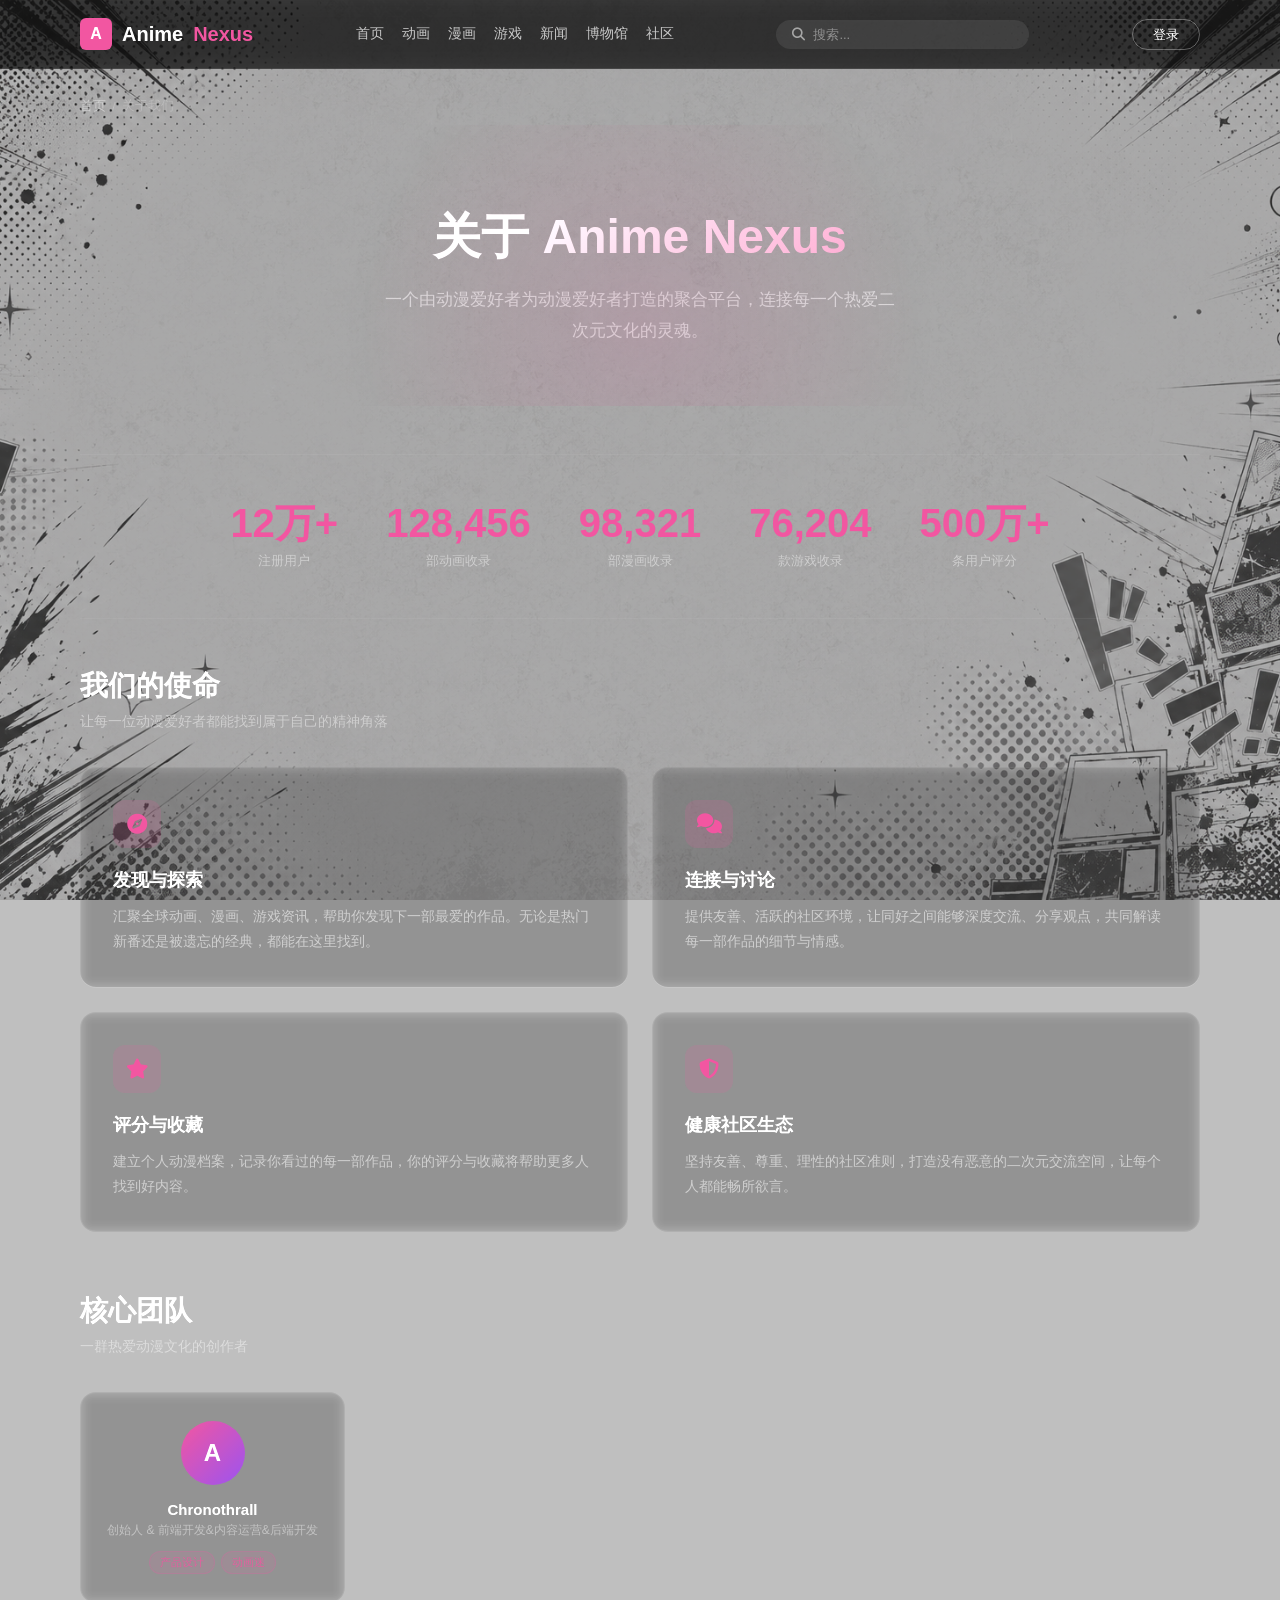
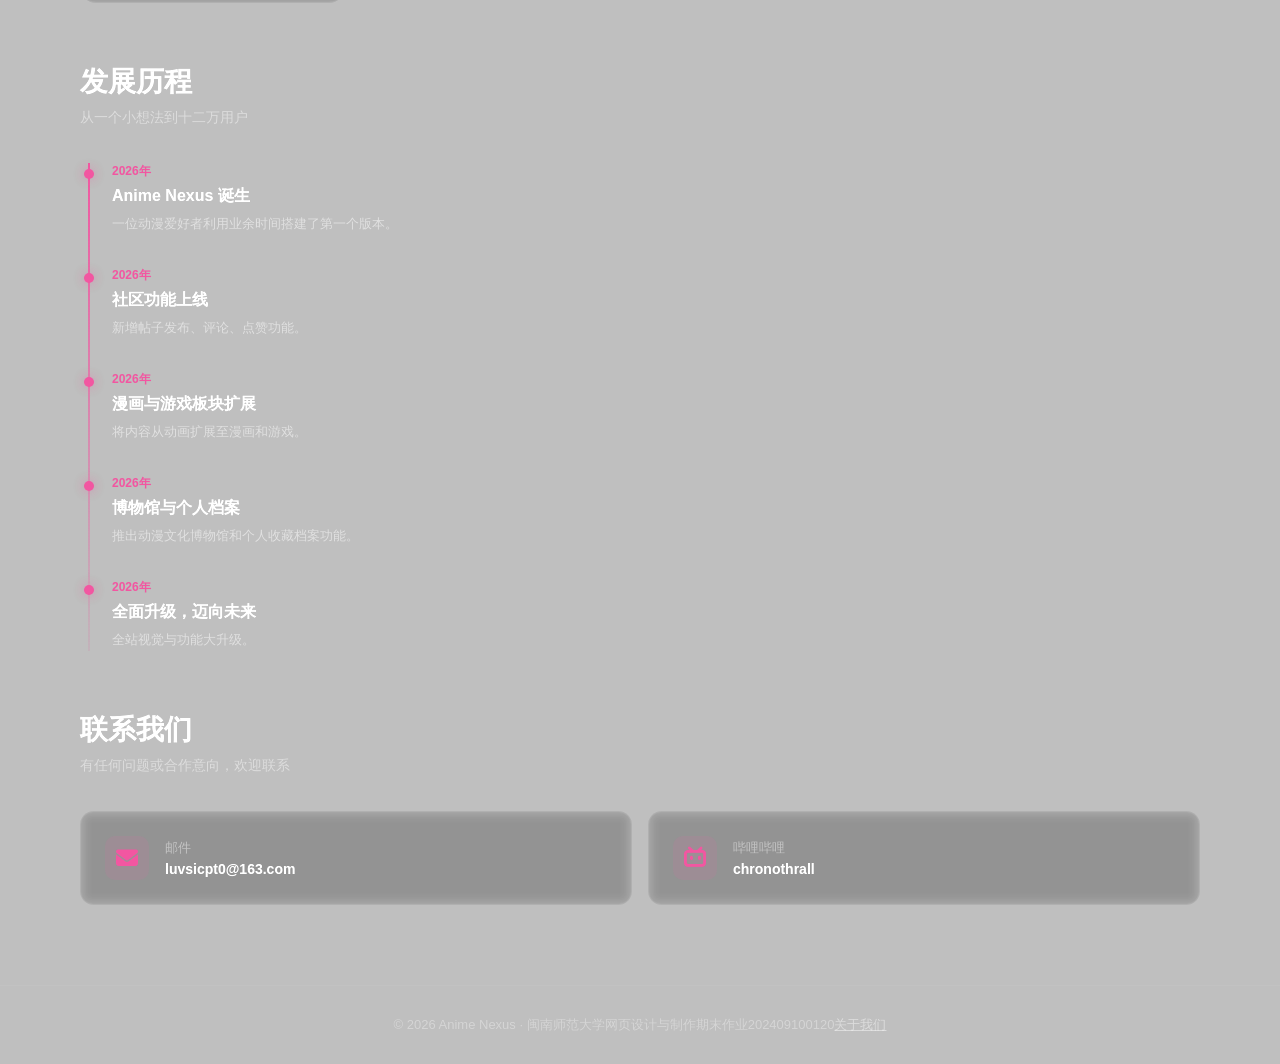
==== about.html @ aec3adf3 "Update team members and timeline details" ====
<!DOCTYPE html>
<html lang="zh-CN">
<head>
<meta charset="UTF-8">
<meta name="viewport" content="width=device-width, initial-scale=1.0">
<title>关于我们 — Anime Nexus</title>
<link rel="stylesheet" href="https://cdnjs.cloudflare.com/ajax/libs/font-awesome/6.5.0/css/all.min.css">
<link rel="stylesheet" href="css/shared.css">
<style>
.about-hero {
  padding: 80px 0 60px;
  text-align: center;
  position: relative;
  overflow: hidden;
}
.about-hero::before {
  content: '';
  position: absolute;
  top: -100px; left: 50%;
  transform: translateX(-50%);
  width: 600px; height: 600px;
  background: radial-gradient(circle, rgba(255,79,163,0.12) 0%, transparent 70%);
  pointer-events: none;
}
.about-hero h1 {
  font-size: 48px;
  font-weight: 900;
  margin-bottom: 16px;
  background: linear-gradient(135deg, #fff 40%, #ff4fa3);
  -webkit-background-clip: text;
  -webkit-text-fill-color: transparent;
}
.about-hero p {
  font-size: 17px;
  color: rgba(255,255,255,0.5);
  max-width: 520px;
  margin: 0 auto;
  line-height: 1.8;
}

/* 统计数字 */
.stats-row {
  display: flex;
  justify-content: center;
  gap: 48px;
  padding: 48px 0;
  border-top: 1px solid rgba(255,255,255,0.06);
  border-bottom: 1px solid rgba(255,255,255,0.06);
  margin: 48px 0;
  flex-wrap: wrap;
}
.stat-item { text-align: center; }
.stat-num {
  font-size: 40px;
  font-weight: 900;
  color: #ff4fa3;
  display: block;
  line-height: 1;
  margin-bottom: 8px;
}
.stat-label {
  font-size: 13px;
  color: rgba(255,255,255,0.4);
}

/* 使命区块 */
.mission-section {
  display: grid;
  grid-template-columns: 1fr 1fr;
  gap: 24px;
  margin-bottom: 60px;
}
.mission-card {
  padding: 32px;
  border-radius: 16px;
}
.mission-icon {
  width: 48px; height: 48px;
  border-radius: 12px;
  background: rgba(255,79,163,0.15);
  display: flex; align-items: center; justify-content: center;
  font-size: 20px;
  color: #ff4fa3;
  margin-bottom: 20px;
}
.mission-card h3 {
  font-size: 18px;
  font-weight: 800;
  margin-bottom: 12px;
}
.mission-card p {
  font-size: 14px;
  color: rgba(255,255,255,0.5);
  line-height: 1.8;
}

/* 团队 */
.section-heading {
  font-size: 28px;
  font-weight: 900;
  margin-bottom: 8px;
}
.section-sub {
  font-size: 14px;
  color: rgba(255,255,255,0.4);
  margin-bottom: 36px;
}
.team-grid {
  display: grid;
  grid-template-columns: repeat(4, 1fr);
  gap: 20px;
  margin-bottom: 60px;
}
.team-card {
  padding: 28px 20px;
  border-radius: 16px;
  text-align: center;
}
.team-avatar {
  width: 64px; height: 64px;
  border-radius: 50%;
  margin: 0 auto 16px;
  display: flex; align-items: center; justify-content: center;
  font-size: 24px;
  font-weight: 900;
}
.team-name { font-size: 15px; font-weight: 700; margin-bottom: 4px; }
.team-role { font-size: 12px; color: rgba(255,255,255,0.4); margin-bottom: 12px; }
.team-tags { display: flex; flex-wrap: wrap; gap: 6px; justify-content: center; }
.team-tag {
  font-size: 11px;
  padding: 3px 10px;
  border-radius: 999px;
  background: rgba(255,79,163,0.1);
  border: 1px solid rgba(255,79,163,0.2);
  color: rgba(255,79,163,0.8);
}

/* 时间线 */
.timeline {
  position: relative;
  padding-left: 32px;
  margin-bottom: 60px;
}
.timeline::before {
  content: '';
  position: absolute;
  left: 8px; top: 0; bottom: 0;
  width: 2px;
  background: linear-gradient(to bottom, #ff4fa3, rgba(255,79,163,0.1));
}
.timeline-item {
  position: relative;
  margin-bottom: 32px;
}
.timeline-item::before {
  content: '';
  position: absolute;
  left: -28px; top: 6px;
  width: 10px; height: 10px;
  border-radius: 50%;
  background: #ff4fa3;
  box-shadow: 0 0 12px rgba(255,79,163,0.5);
}
.timeline-year {
  font-size: 12px;
  color: #ff4fa3;
  font-weight: 700;
  margin-bottom: 6px;
}
.timeline-title {
  font-size: 16px;
  font-weight: 700;
  margin-bottom: 6px;
}
.timeline-desc {
  font-size: 13px;
  color: rgba(255,255,255,0.45);
  line-height: 1.7;
}

/* 联系 */
.contact-row {
  display: flex;
  gap: 16px;
  margin-bottom: 80px;
  flex-wrap: wrap;
}
.contact-card {
  flex: 1;
  min-width: 200px;
  padding: 24px;
  border-radius: 14px;
  display: flex;
  align-items: center;
  gap: 16px;
  text-decoration: none;
  color: inherit;
  transition: 0.2s;
}
.contact-card:hover { transform: translateY(-2px); }
.contact-card i {
  font-size: 22px;
  color: #ff4fa3;
  width: 44px; height: 44px;
  background: rgba(255,79,163,0.1);
  border-radius: 10px;
  display: flex; align-items: center; justify-content: center;
  flex-shrink: 0;
}
.contact-label { font-size: 13px; color: rgba(255,255,255,0.4); margin-bottom: 4px; }
.contact-val { font-size: 14px; font-weight: 600; }

@media (max-width: 768px) {
  .mission-section { grid-template-columns: 1fr; }
  .team-grid { grid-template-columns: repeat(2, 1fr); }
  .about-hero h1 { font-size: 32px; }
  .stats-row { gap: 28px; }
}
</style>
</head>
<body>
<div class="app">

  <header class="navbar">
    <div class="inner navbar-inner">
      <a href="world.html" class="logo"><div class="logo-box">A</div>Anime <span>Nexus</span></a>
      <nav class="nav">
        <a href="world.html">首页</a>
        <a href="anime.html">动画</a>
        <a href="manga.html">漫画</a>
        <a href="game.html">游戏</a>
        <a href="news.html">新闻</a>
        <a href="museum.html">博物馆</a>
        <a href="community.html">社区</a>
      </nav>
      <div class="search"><i class="fa-solid fa-search"></i><input type="text" placeholder="搜索..."></div>
      <div id="nav-user-area"></div>
    </div>
  </header>

  <div class="inner">

    <div class="breadcrumb" style="padding:28px 0 0">
      <a href="world.html">首页</a><span>/</span><span>关于我们</span>
    </div>

    <!-- Hero -->
    <div class="about-hero">
      <h1>关于 Anime Nexus</h1>
      <p>一个由动漫爱好者为动漫爱好者打造的聚合平台，连接每一个热爱二次元文化的灵魂。</p>
    </div>

    <!-- 统计 -->
    <div class="stats-row">
      <div class="stat-item"><span class="stat-num">12万+</span><span class="stat-label">注册用户</span></div>
      <div class="stat-item"><span class="stat-num">128,456</span><span class="stat-label">部动画收录</span></div>
      <div class="stat-item"><span class="stat-num">98,321</span><span class="stat-label">部漫画收录</span></div>
      <div class="stat-item"><span class="stat-num">76,204</span><span class="stat-label">款游戏收录</span></div>
      <div class="stat-item"><span class="stat-num">500万+</span><span class="stat-label">条用户评分</span></div>
    </div>

    <!-- 使命 -->
    <div style="margin-bottom:16px">
      <div class="section-heading">我们的使命</div>
      <div class="section-sub">让每一位动漫爱好者都能找到属于自己的精神角落</div>
    </div>
    <div class="mission-section">
      <div class="mission-card glass-card">
        <div class="mission-icon"><i class="fa-solid fa-compass"></i></div>
        <h3>发现与探索</h3>
        <p>汇聚全球动画、漫画、游戏资讯，帮助你发现下一部最爱的作品。无论是热门新番还是被遗忘的经典，都能在这里找到。</p>
      </div>
      <div class="mission-card glass-card">
        <div class="mission-icon"><i class="fa-solid fa-comments"></i></div>
        <h3>连接与讨论</h3>
        <p>提供友善、活跃的社区环境，让同好之间能够深度交流、分享观点，共同解读每一部作品的细节与情感。</p>
      </div>
      <div class="mission-card glass-card">
        <div class="mission-icon"><i class="fa-solid fa-star"></i></div>
        <h3>评分与收藏</h3>
        <p>建立个人动漫档案，记录你看过的每一部作品，你的评分与收藏将帮助更多人找到好内容。</p>
      </div>
      <div class="mission-card glass-card">
        <div class="mission-icon"><i class="fa-solid fa-shield-halved"></i></div>
        <h3>健康社区生态</h3>
        <p>坚持友善、尊重、理性的社区准则，打造没有恶意的二次元交流空间，让每个人都能畅所欲言。</p>
      </div>
    </div>

    <!-- 团队 -->
    <div class="section-heading">核心团队</div>
    <div class="section-sub">一群热爱动漫文化的创作者</div>
    <div class="team-grid">
      <div class="team-card glass-card">
        <div class="team-avatar" style="background:linear-gradient(135deg,#ff4fa3,#a04fff)">A</div>
        <div class="team-name">Chronothrall</div>
        <div class="team-role">创始人 & 前端开发&内容运营&后端开发</div>
        <div class="team-tags"><span class="team-tag">产品设计</span><span class="team-tag">动画迷</span></div>
      </div>
    </div>

    <!-- 发展历程 -->
    <div class="section-heading">发展历程</div>
    <div class="section-sub">从一个小想法到十二万用户</div>
    <div class="timeline">
      <div class="timeline-item">
        <div class="timeline-year">2026年</div>
        <div class="timeline-title">Anime Nexus 诞生</div>
        <div class="timeline-desc">一位动漫爱好者利用业余时间搭建了第一个版本。</div>
      </div>
      <div class="timeline-item">
        <div class="timeline-year">2026年</div>
        <div class="timeline-title">社区功能上线</div>
        <div class="timeline-desc">新增帖子发布、评论、点赞功能。</div>
      </div>
      <div class="timeline-item">
        <div class="timeline-year">2026年</div>
        <div class="timeline-title">漫画与游戏板块扩展</div>
        <div class="timeline-desc">将内容从动画扩展至漫画和游戏。</div>
      </div>
      <div class="timeline-item">
        <div class="timeline-year">2026年</div>
        <div class="timeline-title">博物馆与个人档案</div>
        <div class="timeline-desc">推出动漫文化博物馆和个人收藏档案功能。</div>
      </div>
      <div class="timeline-item">
        <div class="timeline-year">2026年</div>
        <div class="timeline-title">全面升级，迈向未来</div>
        <div class="timeline-desc">全站视觉与功能大升级。</div>
      </div>
    </div>

    <!-- 联系 -->
    <div class="section-heading">联系我们</div>
    <div class="section-sub">有任何问题或合作意向，欢迎联系</div>
    <div class="contact-row">
      <a href="#" class="contact-card glass-card">
        <i class="fa-solid fa-envelope"></i>
        <div><div class="contact-label">邮件</div><div class="contact-val">luvsicpt0@163.com</div></div>
      </a>
      <a href="#" class="contact-card glass-card">
        <i class="fa-brands fa-bilibili"></i>
        <div><div class="contact-label">哔哩哔哩</div><div class="contact-val">chronothrall</div></div>
      </a>
    </div>

  </div>

  <footer class="footer"><div class="inner">© 2026 Anime Nexus · 闽南师范大学网页设计与制作期末作业202409100120<a href="about.html" style="color:rgba(255,255,255,0.4)">关于我们</a></div></footer>
</div>

<script src="js/navbar.js"></script>
</body>
</html>
---- css/shared.css ----
@charset "utf-8";
@charset "utf-8";

/* ================================
   shared.css — Anime Nexus 公共样式
================================ */

* {
    margin: 0;
    padding: 0;
    box-sizing: border-box;
}

body {
    font-family: "Arial", "PingFang SC", sans-serif;
    background: url("../images/background1.png") center center / cover no-repeat fixed;
    color: #fff;
    min-height: 100vh;
    overflow-x: hidden;
    filter: grayscale(0.08) saturate(0.9) contrast(1.05) brightness(1.02);
}

.app {
    min-height: 100vh;
    background: rgba(0,0,0,0.25);
    backdrop-filter: blur(4px);
}

/* ---- 限宽居中 ---- */
.inner {
    max-width: 1200px;
    margin: 0 auto;
    padding: 0 40px;
    width: 100%;
}

/* ================================
   Navbar
================================ */

.navbar {
    display: flex;
    align-items: center;
    width: 100%;
    padding: 18px 0;
    background: rgba(20,20,20,0.7);
    backdrop-filter: blur(10px);
    border-bottom: 1px solid rgba(255,255,255,0.08);
    position: sticky;
    top: 0;
    z-index: 100;
}

.navbar-inner {
    display: flex;
    align-items: center;
    justify-content: space-between;
}

.logo {
    font-size: 20px;
    font-weight: 800;
    display: flex;
    align-items: center;
    gap: 10px;
    text-decoration: none;
    color: #fff;
    flex-shrink: 0;
}

.logo span { color: #ff4fa3; }

.logo-box {
    width: 32px;
    height: 32px;
    background: #ff4fa3;
    border-radius: 6px;
    display: flex;
    align-items: center;
    justify-content: center;
    font-weight: 900;
    font-size: 16px;
}

.nav {
    display: flex;
    gap: 18px;
}

.nav a {
    color: rgba(255,255,255,0.7);
    text-decoration: none;
    font-size: 14px;
    transition: color 0.3s;
    cursor: pointer;
}

.nav a:hover { color: #fff; }
.nav a.active { color: #ff4fa3; }

.search {
    display: flex;
    align-items: center;
    gap: 8px;
    background: rgba(255,255,255,0.08);
    border-radius: 999px;
    padding: 7px 16px;
}

.search input {
    background: none;
    border: none;
    outline: none;
    color: #fff;
    font-size: 13px;
    width: 200px;
}

.search input::placeholder { color: rgba(255,255,255,0.4); }
.search i { color: rgba(255,255,255,0.5); font-size: 13px; }

.login-btn {
    padding: 7px 20px;
    border-radius: 999px;
    border: 1px solid rgba(255,255,255,0.3);
    font-size: 13px;
    cursor: pointer;
    transition: 0.3s;
    text-decoration: none;
    color: #fff;
}

.login-btn:hover {
    background: rgba(255,255,255,0.1);
}

.login-btn.logged-in {
    border-color: #ff4fa3;
    color: #ff4fa3;
}

/* ================================
   通用 section 标题
================================ */

.page-section {
    padding: 40px 0;
}

.section-title {
    font-size: 20px;
    font-weight: bold;
    display: flex;
    align-items: center;
    gap: 10px;
    margin-bottom: 24px;
}

.section-title i { color: #ff4fa3; }

/* ================================
   通用 tag 标签
================================ */

.tag {
    display: inline-block;
    font-size: 11px;
    padding: 3px 10px;
    border-radius: 999px;
    background: rgba(255, 79, 163, 0.85);
    font-weight: 600;
}

.tag.game  { background: rgba(79, 163, 255, 0.85); }
.tag.manga { background: rgba(163, 79, 255, 0.85); }
.tag.anime { background: rgba(255, 79, 163, 0.85); }
.tag.news  { background: rgba(255, 163, 79, 0.85); }

/* ================================
   评分徽章
================================ */

.score {
    font-size: 20px;
    font-weight: 900;
    color: #ff4fa3;
}

.score-sm {
    font-size: 14px;
    font-weight: 700;
    color: #ff4fa3;
}

/* ================================
   通用按钮
================================ */

.btn-pink {
    display: inline-block;
    padding: 8px 22px;
    border-radius: 999px;
    background: #ff4fa3;
    color: #fff;
    font-size: 13px;
    font-weight: 600;
    cursor: pointer;
    border: none;
    transition: opacity 0.2s;
    text-decoration: none;
}

.btn-pink:hover { opacity: 0.85; }

.btn-ghost {
    display: inline-block;
    padding: 8px 22px;
    border-radius: 999px;
    border: 1px solid rgba(255,255,255,0.3);
    color: #fff;
    font-size: 13px;
    cursor: pointer;
    background: none;
    transition: 0.2s;
    text-decoration: none;
}

.btn-ghost:hover { background: rgba(255,255,255,0.08); }

/* ================================
   页面标题横幅
================================ */

.page-hero {
    background: rgba(0,0,0,0.35);
    border-bottom: 1px solid rgba(255,255,255,0.06);
    padding: 36px 0 30px;
}

.page-hero h1 {
    font-size: 32px;
    font-weight: 900;
    display: flex;
    align-items: center;
    gap: 14px;
    margin-bottom: 6px;
}

.page-hero h1 i { color: #ff4fa3; }

.page-hero p {
    font-size: 14px;
    color: rgba(255,255,255,0.55);
    margin-top: 6px;
}

/* ================================
   面包屑
================================ */

.breadcrumb {
    font-size: 13px;
    color: rgba(255,255,255,0.4);
    margin-bottom: 10px;
    display: flex;
    align-items: center;
    gap: 6px;
}

.breadcrumb a {
    color: rgba(255,255,255,0.4);
    text-decoration: none;
}

.breadcrumb a:hover { color: #fff; }
.breadcrumb span { color: rgba(255,255,255,0.2); }

/* ================================
   通用卡片玻璃态
================================ */

.glass-card {
    background: rgba(255,255,255,0.05);
    border-radius: 16px;
    border: 1px solid rgba(255,255,255,0.07);
    backdrop-filter: blur(6px);
}

/* ================================
   筛选栏
================================ */

.filter-bar {
    display: flex;
    align-items: center;
    gap: 10px;
    flex-wrap: wrap;
    margin-bottom: 24px;
}

.filter-chip {
    padding: 5px 16px;
    border-radius: 999px;
    background: rgba(255,255,255,0.07);
    border: 1px solid rgba(255,255,255,0.1);
    font-size: 13px;
    cursor: pointer;
    transition: 0.2s;
    color: rgba(255,255,255,0.7);
}

.filter-chip:hover,
.filter-chip.active {
    background: #ff4fa3;
    border-color: #ff4fa3;
    color: #fff;
}

/* ================================
   页脚
================================ */

.footer {
    border-top: 1px solid rgba(255,255,255,0.06);
    padding: 30px 0;
    margin-top: 60px;
    text-align: center;
    font-size: 13px;
    color: rgba(255,255,255,0.3);
}

/* ================================
   头像下拉菜单
================================ */

.nav-avatar-wrap {
  position: relative;
  cursor: pointer;
}

.nav-avatar {
  width: 36px;
  height: 36px;
  border-radius: 50%;
  background: linear-gradient(135deg, #ff4fa3, #a04fff);
  display: flex;
  align-items: center;
  justify-content: center;
  font-size: 15px;
  font-weight: 800;
  color: #fff;
  border: 2px solid rgba(255,255,255,0.15);
  transition: border-color 0.2s;
  user-select: none;
}

.nav-avatar:hover { border-color: #ff4fa3; }

.nav-dropdown {
  position: absolute;
  top: calc(100% + 12px);
  right: 0;
  width: 210px;
  background: rgba(18,18,22,0.97);
  border: 1px solid rgba(255,255,255,0.1);
  border-radius: 14px;
  padding: 8px;
  backdrop-filter: blur(20px);
  box-shadow: 0 16px 48px rgba(0,0,0,0.5);
  opacity: 0;
  transform: translateY(-8px) scale(0.97);
  pointer-events: none;
  transition: all 0.2s ease;
  z-index: 500;
}

.nav-dropdown.open {
  opacity: 1;
  transform: translateY(0) scale(1);
  pointer-events: all;
}

.nav-dd-user {
  display: flex;
  align-items: center;
  gap: 10px;
  padding: 10px 10px 12px;
}

.nav-dd-avatar {
  width: 36px;
  height: 36px;
  border-radius: 50%;
  background: linear-gradient(135deg, #ff4fa3, #a04fff);
  display: flex;
  align-items: center;
  justify-content: center;
  font-size: 14px;
  font-weight: 800;
  flex-shrink: 0;
}

.nav-dd-name {
  font-size: 14px;
  font-weight: 700;
  color: #fff;
}

.nav-dd-sub {
  font-size: 11px;
  color: rgba(255,255,255,0.35);
  margin-top: 2px;
}

.nav-dd-divider {
  height: 1px;
  background: rgba(255,255,255,0.07);
  margin: 4px 0;
}

.nav-dd-item {
  display: flex;
  align-items: center;
  gap: 10px;
  padding: 9px 12px;
  border-radius: 8px;
  font-size: 13px;
  color: rgba(255,255,255,0.7);
  text-decoration: none;
  transition: 0.15s;
  cursor: pointer;
}

.nav-dd-item:hover {
  background: rgba(255,255,255,0.07);
  color: #fff;
}

.nav-dd-item i {
  width: 16px;
  color: rgba(255,255,255,0.4);
  font-size: 13px;
}

.nav-dd-logout { color: rgba(255,100,100,0.8); }
.nav-dd-logout:hover { background: rgba(255,80,80,0.1); color: #ff6b6b; }
.nav-dd-logout i { color: rgba(255,100,100,0.6); }

/* 收藏按钮已收藏状态 */
.btn-pink.faved {
  background: rgba(255,79,163,0.25);
  border: 1px solid rgba(255,79,163,0.5);
  color: #ff4fa3;
}
/* CSS Document */
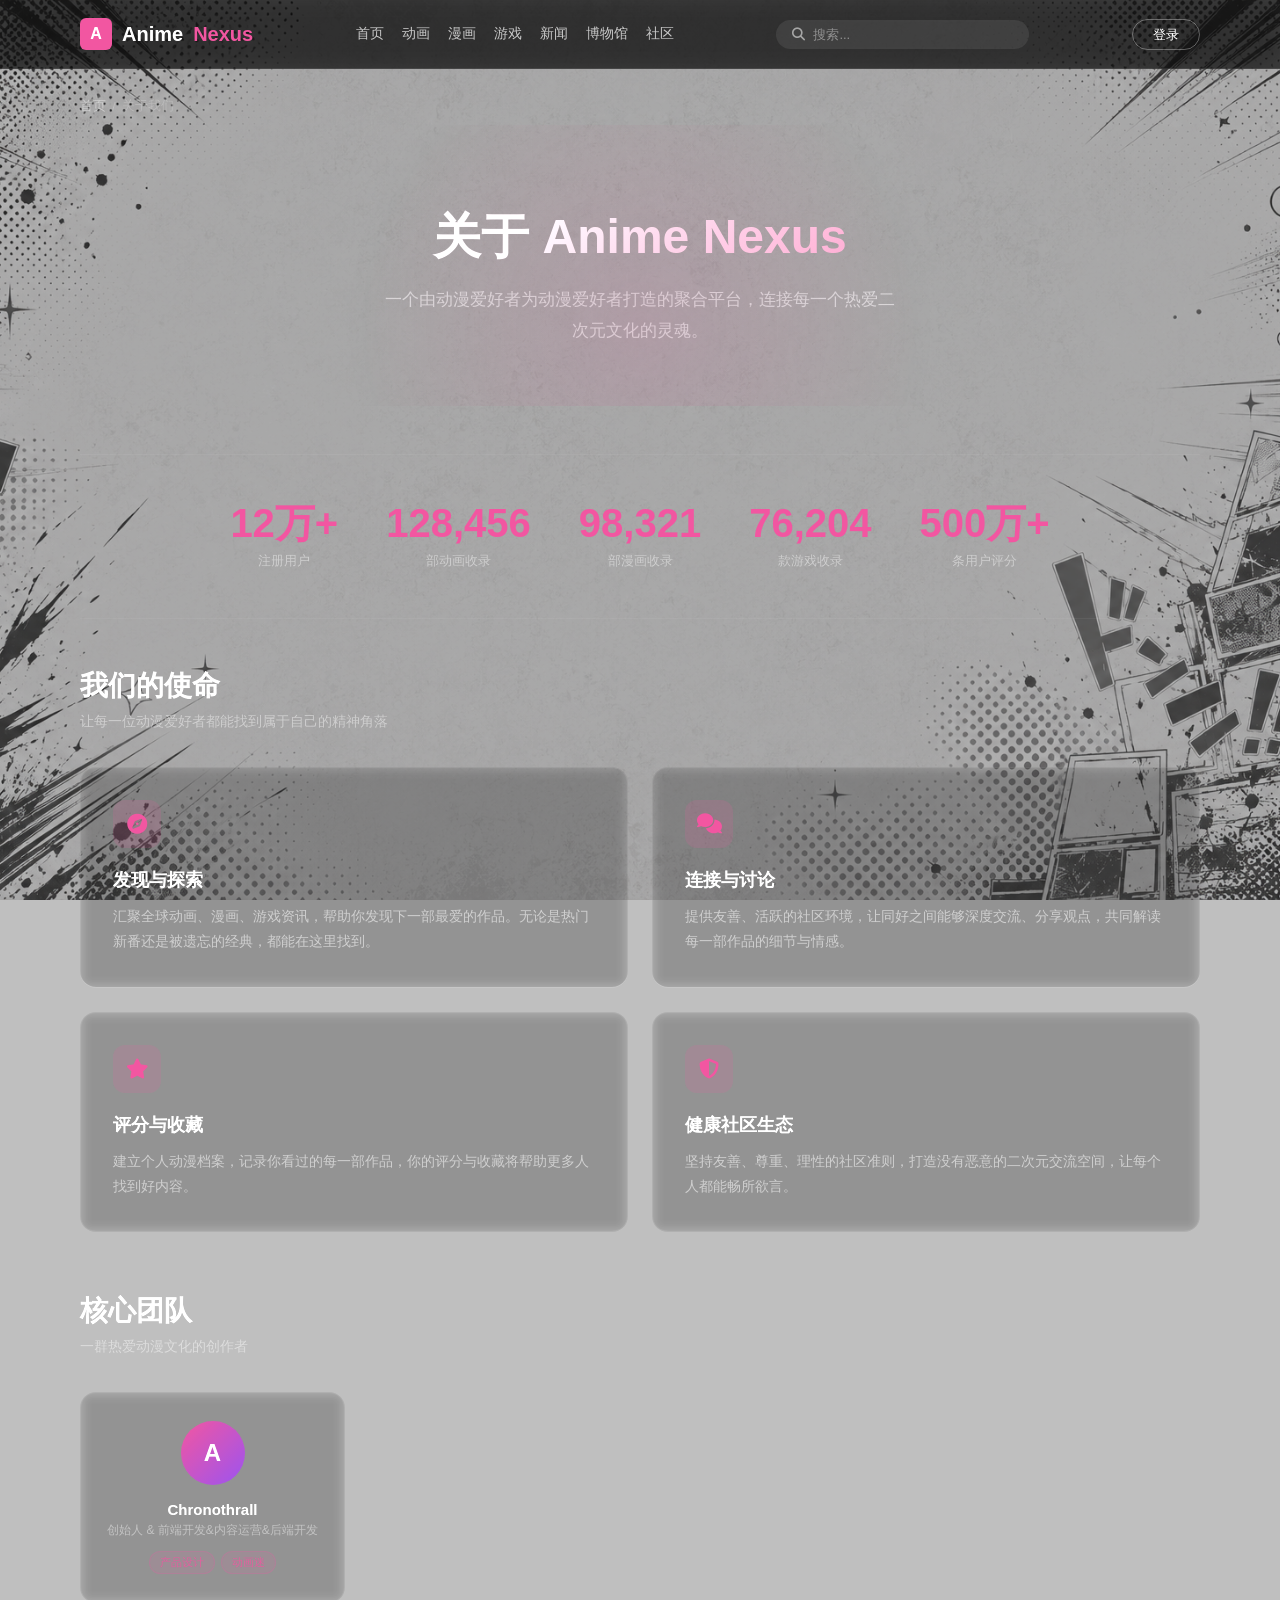
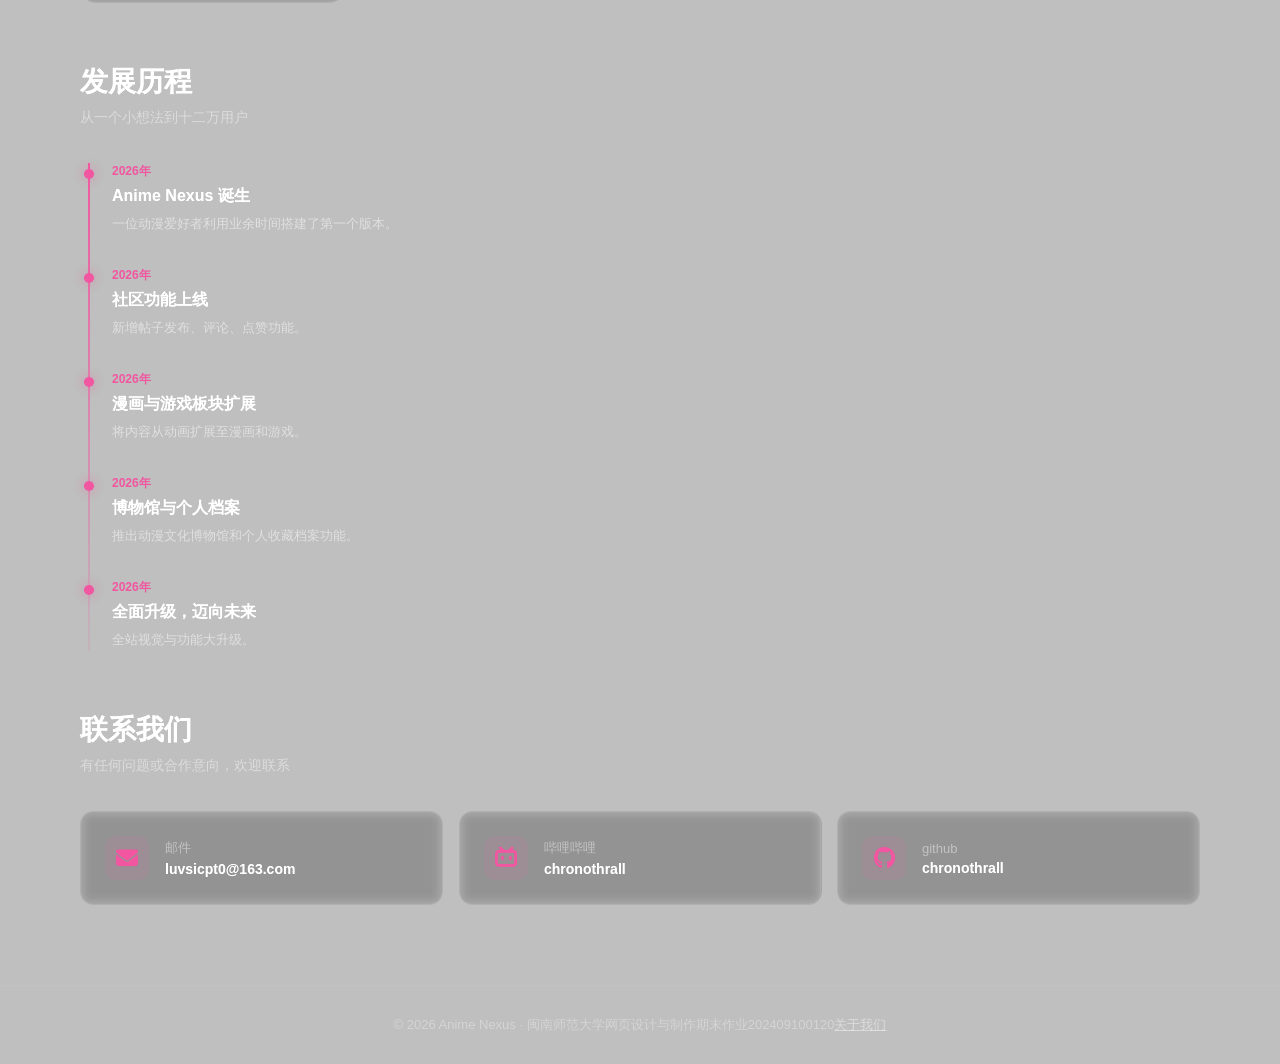
==== commit 51ec9d16: "Add GitHub contact card to about.html" ====
--- a/about.html
+++ b/about.html
@@ -343,6 +343,10 @@
         <i class="fa-brands fa-bilibili"></i>
         <div><div class="contact-label">哔哩哔哩</div><div class="contact-val">chronothrall</div></div>
       </a>
+      <a href="#" class="contact-card glass-card">
+        <i class="fa-brands fa-github"></i>
+        <div><div class="contact-label">github</div><div class="contact-val">chronothrall</div></div>
+      </a>
     </div>
 
   </div>
